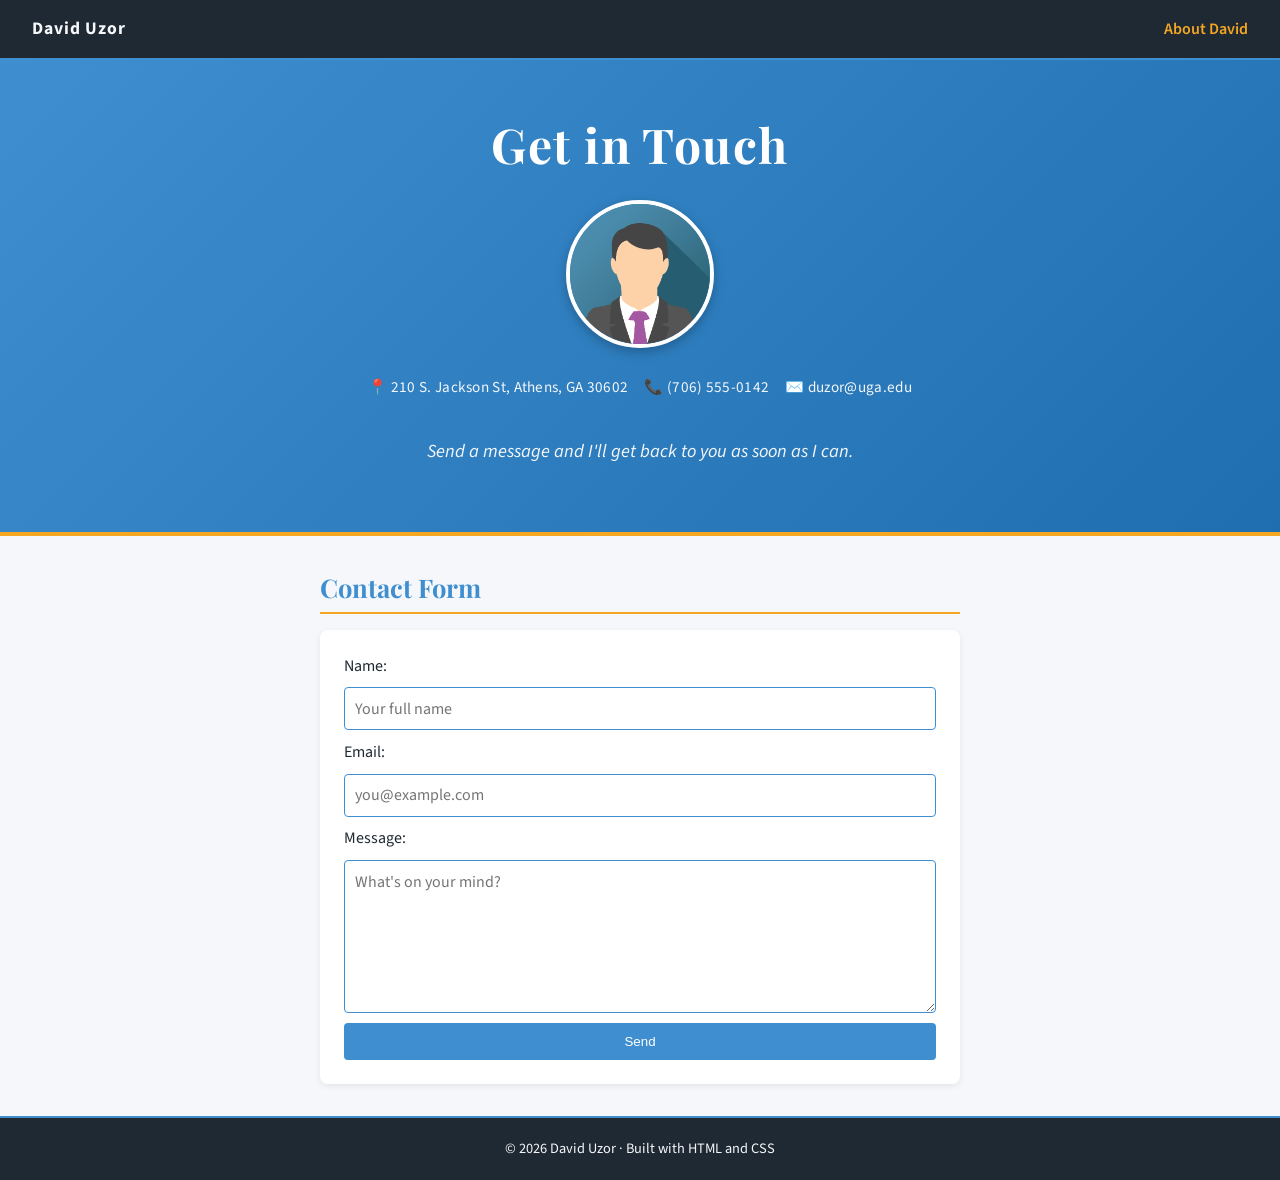
==== contact.html @ 556033d4 "Publish personal CV site Co-Authored-By: Claude Sonnet 5 <noreply@anthropic.com>" ====
<!DOCTYPE html>
<html lang="en">
  <head>
    <meta charset="UTF-8" />
    <meta name="viewport" content="width=device-width, initial-scale=1.0" />
    <link rel="stylesheet" href="css/style.css" />
    <title>Contact David Uzor</title>
  </head>
  <body>
    <nav>
      <span class="nav-name">David Uzor</span>
      <a href="index.html">About David</a>
    </nav>

    <header>
      <h1>Get in Touch</h1>
      <img src="images/img_avatar.png" alt="Portrait of David Uzor" style="width: 140px; height: 140px; object-fit: cover;" />
      <p class="address" style="font-size: 0.95rem; margin-top: 1rem; letter-spacing: 0.02em;">
        <span>📍 210 S. Jackson St, Athens, GA 30602</span>
        <span>📞 (706) 555-0142</span>
        <span>✉️ duzor@uga.edu</span>
      </p>
      <p class="tagline" style="font-size: 1.15rem; font-style: italic; margin-top: 0.75rem;">
        Send a message and I'll get back to you as soon as I can.
      </p>
    </header>

    <section style="max-width: 640px; margin: 2rem auto; padding: 0 1.5rem;">
      <h3>Contact Form</h3>
      <form class="one-col" action="#" method="post">
        <label for="name">Name:</label>
        <input
          type="text"
          id="name"
          name="name"
          placeholder="Your full name"
          style="padding: 0.6rem; border: 1px solid #3e8ed0; border-radius: 4px;"
        />

        <label for="email">Email:</label>
        <input
          type="email"
          id="email"
          name="email"
          placeholder="you@example.com"
          style="padding: 0.6rem; border: 1px solid #3e8ed0; border-radius: 4px;"
        />

        <label for="message">Message:</label>
        <textarea
          id="message"
          name="message"
          rows="6"
          placeholder="What's on your mind?"
          style="padding: 0.6rem; border: 1px solid #3e8ed0; border-radius: 4px; font-family: inherit;"
        ></textarea>

        <button type="submit" style="padding: 0.7rem 1.4rem; background-color: #3e8ed0; color: #fff; border: none; border-radius: 4px; cursor: pointer;">
          Send
        </button>
      </form>
    </section>

    <footer>
      <span>© 2026 David Uzor · Built with HTML and CSS</span>
    </footer>
  </body>
</html>
---- css/style.css ----
/* Google Fonts (via @import so the inline-css test runner can fetch them) */
@import url("https://fonts.googleapis.com/css2?family=Playfair+Display:wght@700&family=Source+Sans+3:wght@400;600;700&display=swap");

body {
  margin: 0;
  font-family: "Source Sans 3", "Helvetica Neue", Arial, sans-serif;
  color: #1f2933;
  background-color: #f5f7fa;
  line-height: 1.5;
}

/****************   Nav Section **********************/
nav {
  display: flex;
  justify-content: space-between;
  align-items: center;
  font-family: "Source Sans 3", "Helvetica Neue", Arial, sans-serif;
  background-color: #1f2933;
  padding: 1rem 2rem;
  border-bottom: 2px solid #3e8ed0;
}

nav .nav-name {
  font-weight: 700;
  font-size: 1.1rem;
  letter-spacing: 0.05em;
  color: #f5f7fa;
}

nav a {
  color: #f5a623;
  text-decoration: none;
  font-weight: 600;
  font-size: 1rem;
  transition: color 0.2s ease;
}

nav a:hover {
  color: #ffd58a;
  text-decoration: underline;
}

/***********************  Footer Section   **************************/
footer {
  display: flex;
  justify-content: center;
  align-items: center;
  font-family: "Source Sans 3", "Helvetica Neue", Arial, sans-serif;
  font-size: 0.9rem;
  background-color: #1f2933;
  color: #f5f7fa;
  padding: 1.25rem 2rem;
  margin-top: 2rem;
  border-top: 2px solid #3e8ed0;
}

/*********** Splash Page ************************/
header {
  display: flex;
  flex-direction: column;
  align-items: center;
  gap: 0.75rem;
  background: linear-gradient(135deg, #3e8ed0 0%, #1f6fb0 100%);
  color: #ffffff;
  padding: 3rem 2rem;
  text-align: center;
  border-bottom: 4px solid #f5a623;
}

header h1 {
  font-family: "Playfair Display", Georgia, serif;
  font-size: 3rem;
  margin: 0 0 0.5rem 0;
  color: #ffffff;
  letter-spacing: 0.03em;
}

header img {
  border: 4px solid #ffffff;
  border-radius: 50%;
  box-shadow: 0 4px 12px rgba(0, 0, 0, 0.25);
}

.address {
  display: flex;
  flex-wrap: wrap;
  justify-content: center;
  gap: 1rem;
  color: #f5f7fa;
  font-weight: 400;
}

.tagline {
  color: #f5f7fa;
  font-family: "Source Sans 3", "Helvetica Neue", Arial, sans-serif;
}

/************* Sections ********************/
hr {
  border: none;
  border-top: 1px solid #c5cdd6;
  max-width: 960px;
  margin: 1rem auto;
}

section h3 {
  font-family: "Playfair Display", Georgia, serif;
  font-size: 1.6rem;
  color: #3e8ed0;
  border-bottom: 2px solid #f5a623;
  padding-bottom: 0.3rem;
  margin-bottom: 1rem;
}

section dl {
  display: grid;
  align-items: start;
}

section ul {
  font-size: 1rem;
  color: #1f2933;
}

section a {
  color: #3e8ed0;
  text-decoration: none;
  font-weight: 600;
}

section a:hover {
  color: #f5a623;
  text-decoration: underline;
}

/**************   Projects   *****************/
.three-col {
  display: grid;
  grid-template-columns: repeat(3, 1fr);
  gap: 1.25rem;
  margin-top: 1rem;
}

.card img {
  display: block;
  border-bottom: 3px solid #f5a623;
}

.card {
  background-color: #ffffff;
  box-shadow: 0 2px 6px rgba(0, 0, 0, 0.1);
  border-radius: 8px;
  overflow: hidden;
  transition: transform 0.2s ease, box-shadow 0.2s ease;
}

.card:hover {
  transform: translateY(-3px);
  box-shadow: 0 6px 16px rgba(0, 0, 0, 0.15);
}

.card h3 {
  font-family: "Playfair Display", Georgia, serif;
  font-size: 1.2rem;
  color: #1f2933;
  border-bottom: none;
  padding-bottom: 0;
  margin: 0.75rem 1rem 0.25rem;
}

/**************   Responsiveness   *****************/
@media (max-width: 680px) {
  nav {
    flex-direction: column;
    gap: 0.5rem;
    text-align: center;
  }

  .three-col {
    grid-template-columns: 1fr;
  }

  header h1 {
    font-size: 2.2rem;
  }

  section dl {
    grid-template-columns: 1fr;
    row-gap: 0.25rem;
  }

  dl dt {
    margin-top: 0.75rem;
  }
}

/**************   Contact Page   *****************/
.one-col {
  display: flex;
  flex-direction: column;
  gap: 0.6rem;
  background-color: #ffffff;
  padding: 1.5rem;
  border-radius: 8px;
  box-shadow: 0 2px 6px rgba(0, 0, 0, 0.08);
}

input,
textarea {
  font-family: inherit;
  font-size: 1rem;
  background-color: #ffffff;
  color: #1f2933;
}

input:focus,
textarea:focus {
  outline: none;
  border-color: #f5a623;
  box-shadow: 0 0 0 3px rgba(245, 166, 35, 0.25);
}
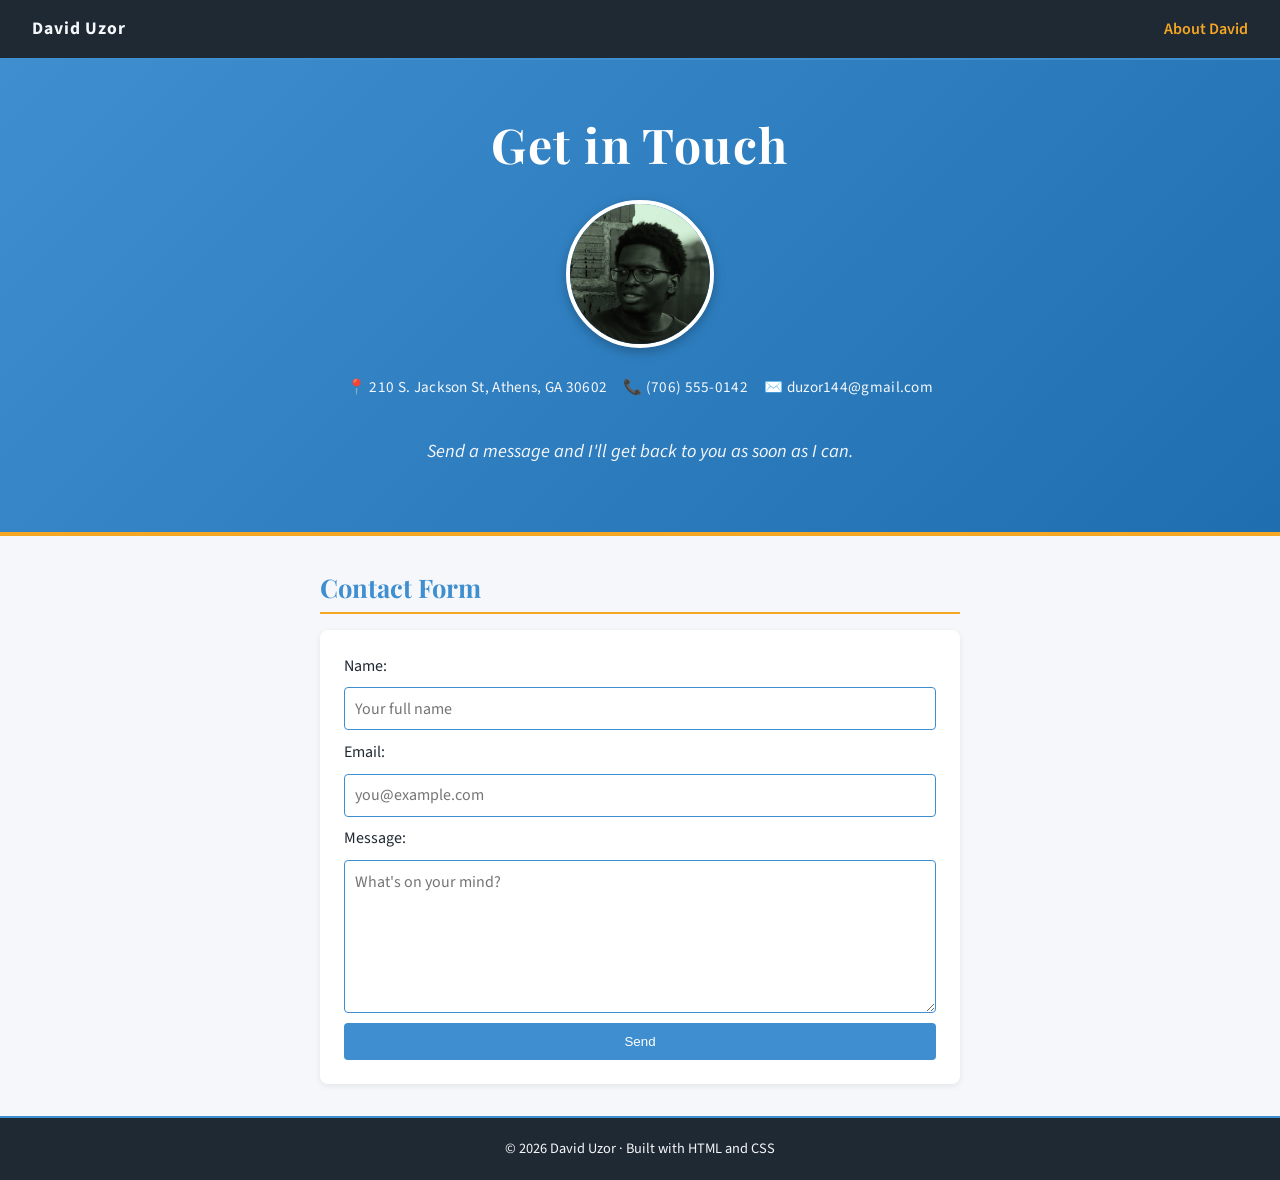
==== commit 2bb0c81d: "Update headshot photo, email, and drop unused GitHub link Co-Authored-By: Claude Sonnet 5 <noreply@a" ====
--- a/contact.html
+++ b/contact.html
@@ -14,11 +14,11 @@
 
     <header>
       <h1>Get in Touch</h1>
-      <img src="images/img_avatar.png" alt="Portrait of David Uzor" style="width: 140px; height: 140px; object-fit: cover;" />
+      <img src="images/img_avatar.jpg" alt="Portrait of David Uzor" style="width: 140px; height: 140px; object-fit: cover;" />
       <p class="address" style="font-size: 0.95rem; margin-top: 1rem; letter-spacing: 0.02em;">
         <span>📍 210 S. Jackson St, Athens, GA 30602</span>
         <span>📞 (706) 555-0142</span>
-        <span>✉️ duzor@uga.edu</span>
+        <span>✉️ duzor144@gmail.com</span>
       </p>
       <p class="tagline" style="font-size: 1.15rem; font-style: italic; margin-top: 0.75rem;">
         Send a message and I'll get back to you as soon as I can.
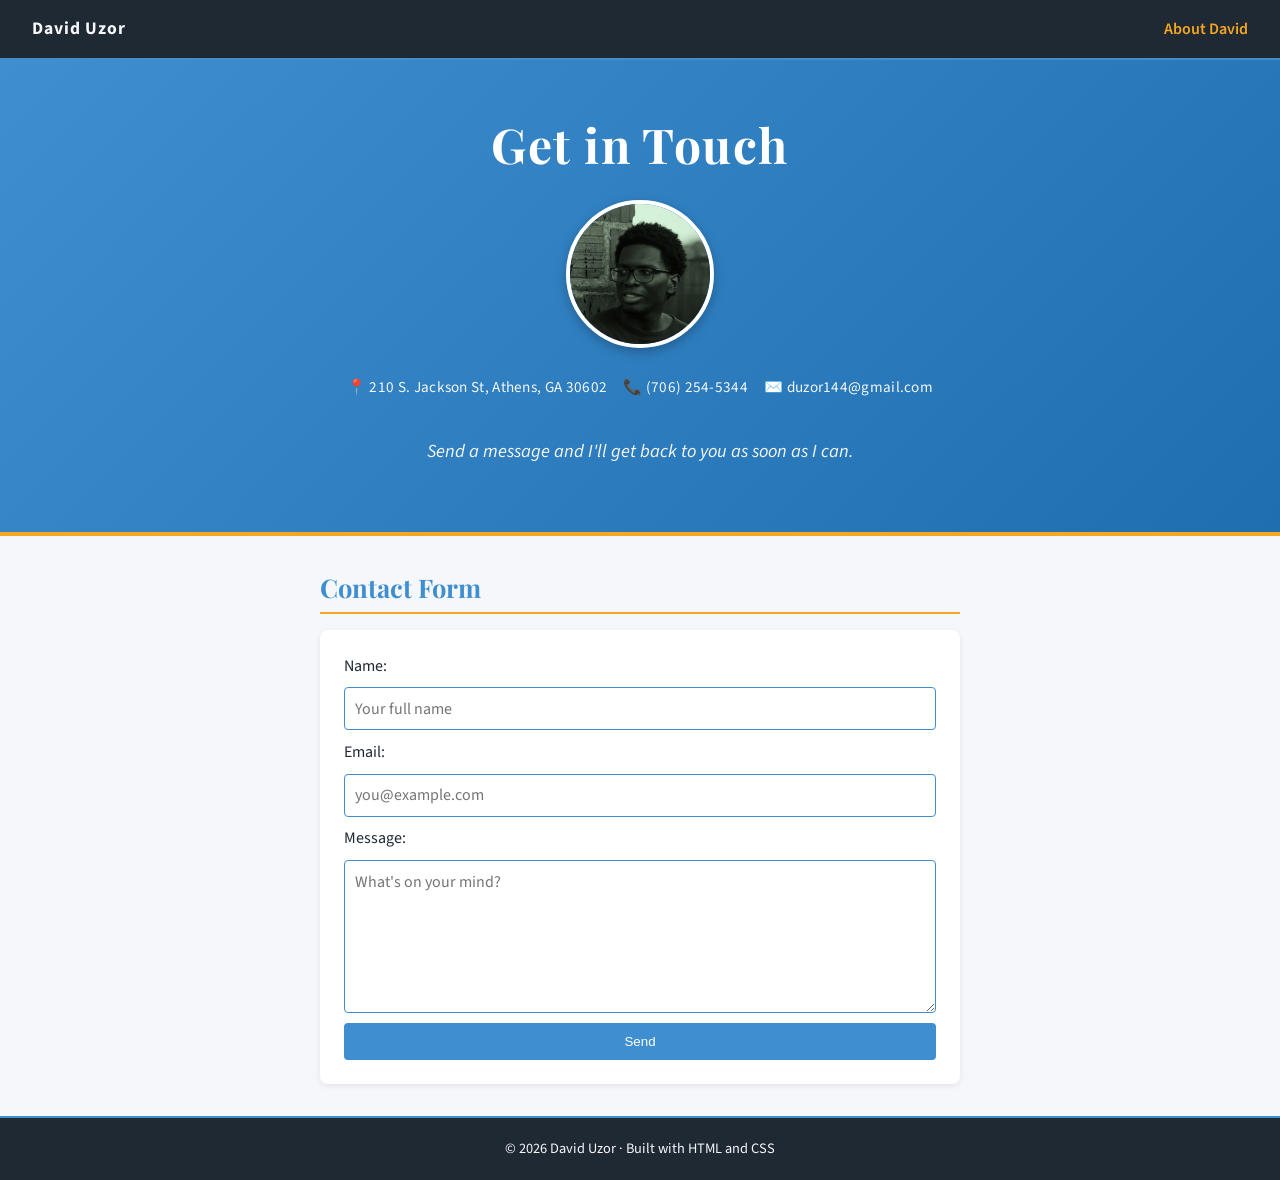
==== commit ef36a491: "Fix phone number Co-Authored-By: Claude Sonnet 5 <noreply@anthropic.com>" ====
--- a/contact.html
+++ b/contact.html
@@ -17,7 +17,7 @@
       <img src="images/img_avatar.jpg" alt="Portrait of David Uzor" style="width: 140px; height: 140px; object-fit: cover;" />
       <p class="address" style="font-size: 0.95rem; margin-top: 1rem; letter-spacing: 0.02em;">
         <span>📍 210 S. Jackson St, Athens, GA 30602</span>
-        <span>📞 (706) 555-0142</span>
+        <span>📞 (706) 254-5344</span>
         <span>✉️ duzor144@gmail.com</span>
       </p>
       <p class="tagline" style="font-size: 1.15rem; font-style: italic; margin-top: 0.75rem;">
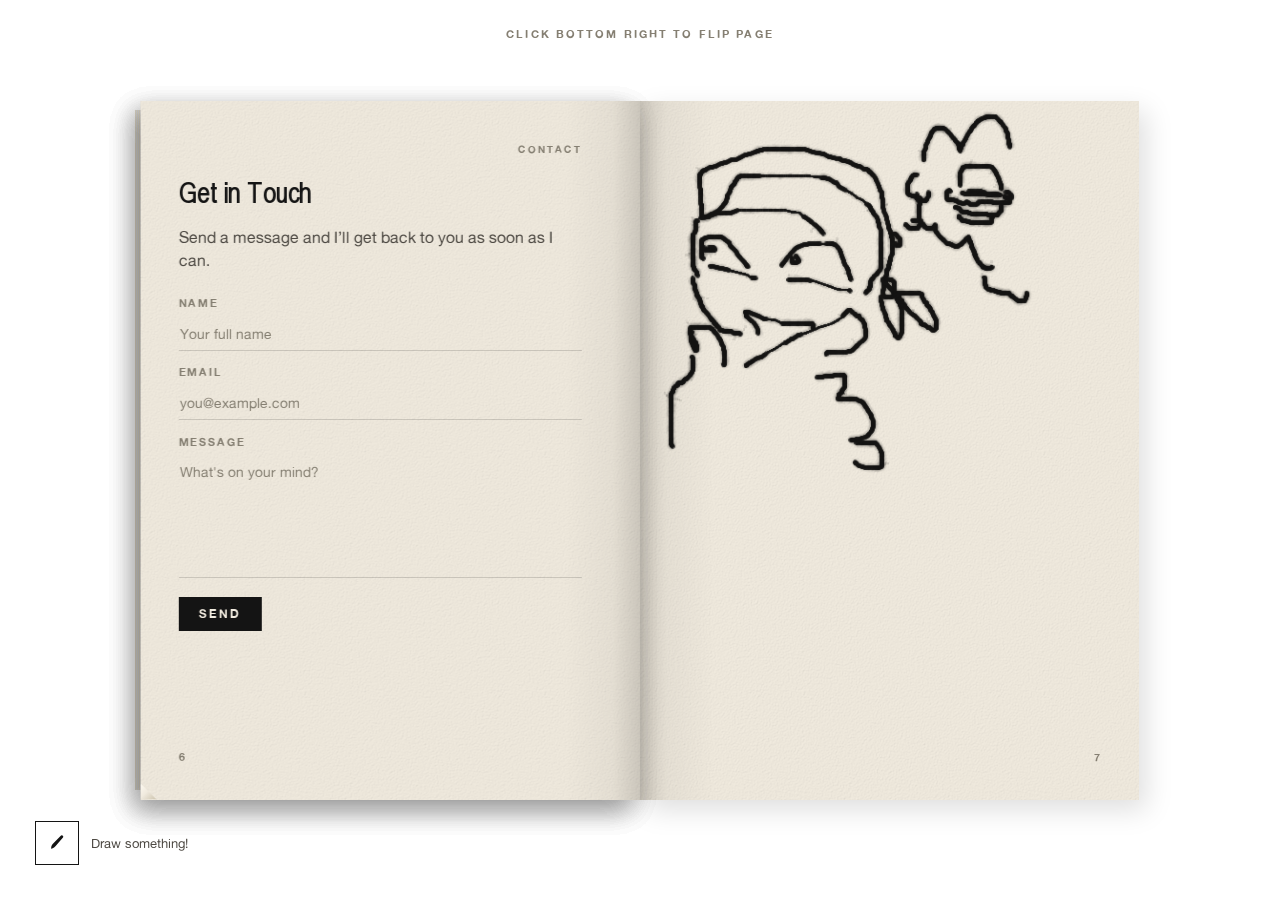
==== commit 3862527c: "changes to layout for competiton" ====
--- a/contact.html
+++ b/contact.html
@@ -3,66 +3,22 @@
   <head>
     <meta charset="UTF-8" />
     <meta name="viewport" content="width=device-width, initial-scale=1.0" />
+    <!-- The contact page is now a leaf of the book. Anything still linking
+         here gets sent to that spread. -->
+    <meta http-equiv="refresh" content="0; url=index.html#contact" />
+    <link rel="canonical" href="index.html" />
     <link rel="stylesheet" href="css/style.css" />
     <title>Contact David Uzor</title>
   </head>
   <body>
-    <nav>
-      <span class="nav-name">David Uzor</span>
-      <a href="index.html">About David</a>
-    </nav>
-
-    <header>
-      <h1>Get in Touch</h1>
-      <img src="images/img_avatar.jpg" alt="Portrait of David Uzor" style="width: 140px; height: 140px; object-fit: cover;" />
-      <p class="address" style="font-size: 0.95rem; margin-top: 1rem; letter-spacing: 0.02em;">
-        <span>📍 210 S. Jackson St, Athens, GA 30602</span>
-        <span>📞 (706) 254-5344</span>
-        <span>✉️ duzor144@gmail.com</span>
+    <main class="stage">
+      <p style="color: #c9a349; font-size: 0.9rem; letter-spacing: 0.1em">
+        Turning to the contact page&hellip;
+        <a href="index.html#contact" style="color: #f3e9d6">open the book</a>
       </p>
-      <p class="tagline" style="font-size: 1.15rem; font-style: italic; margin-top: 0.75rem;">
-        Send a message and I'll get back to you as soon as I can.
-      </p>
-    </header>
-
-    <section style="max-width: 640px; margin: 2rem auto; padding: 0 1.5rem;">
-      <h3>Contact Form</h3>
-      <form class="one-col" action="#" method="post">
-        <label for="name">Name:</label>
-        <input
-          type="text"
-          id="name"
-          name="name"
-          placeholder="Your full name"
-          style="padding: 0.6rem; border: 1px solid #3e8ed0; border-radius: 4px;"
-        />
-
-        <label for="email">Email:</label>
-        <input
-          type="email"
-          id="email"
-          name="email"
-          placeholder="you@example.com"
-          style="padding: 0.6rem; border: 1px solid #3e8ed0; border-radius: 4px;"
-        />
-
-        <label for="message">Message:</label>
-        <textarea
-          id="message"
-          name="message"
-          rows="6"
-          placeholder="What's on your mind?"
-          style="padding: 0.6rem; border: 1px solid #3e8ed0; border-radius: 4px; font-family: inherit;"
-        ></textarea>
-
-        <button type="submit" style="padding: 0.7rem 1.4rem; background-color: #3e8ed0; color: #fff; border: none; border-radius: 4px; cursor: pointer;">
-          Send
-        </button>
-      </form>
-    </section>
-
-    <footer>
-      <span>© 2026 David Uzor · Built with HTML and CSS</span>
-    </footer>
+    </main>
+    <script>
+      location.replace("index.html#contact");
+    </script>
   </body>
 </html>
--- a/css/style.css
+++ b/css/style.css
@@ -1,221 +1,1071 @@
-/* Google Fonts (via @import so the inline-css test runner can fetch them) */
-@import url("https://fonts.googleapis.com/css2?family=Playfair+Display:wght@700&family=Source+Sans+3:wght@400;600;700&display=swap");
-
+/* ==========================================================================
+   David Uzor — CV, bound as a book.
+   Display: Babel Sans Bold. Text: Alte Haas Grotesk. Both self-hosted.
+   ========================================================================== */
+
+@font-face {
+  font-family: "Alte Haas Grotesk";
+  src: url("../fonts/AlteHaasGrotesk-Regular.woff2") format("woff2");
+  font-weight: 400;
+  font-style: normal;
+  font-display: swap;
+}
+
+@font-face {
+  font-family: "Alte Haas Grotesk";
+  src: url("../fonts/AlteHaasGrotesk-Bold.woff2") format("woff2");
+  font-weight: 700;
+  font-style: normal;
+  font-display: swap;
+}
+
+/* only the bold weight of Babel Sans exists, so it is display-only */
+@font-face {
+  font-family: "Babel Sans";
+  src: url("../fonts/BabelSans-Bold.woff2") format("woff2");
+  font-weight: 700;
+  font-style: normal;
+  font-display: swap;
+}
+
+/* --------------------------------------------------------------------------
+   Tokens
+   -------------------------------------------------------------------------- */
+:root {
+  --ph: clamp(380px, min(80vh, calc(39vw * 1.4)), 700px);
+  --pw: calc(var(--ph) / 1.4);
+
+  --bg: #ffffff;
+  --board: #282828;
+  --paper: #f1ebdf;
+  --paper-2: #e2dbca;
+  --ink: #141414;
+  --ink-2: #4e4a44;
+  --ink-3: #857f72;
+  --rule: rgba(0, 0, 0, 0.15);
+
+  --display: "Babel Sans", "Alte Haas Grotesk", Helvetica, Arial, sans-serif;
+  --text: "Alte Haas Grotesk", Helvetica, Arial, sans-serif;
+
+  --flip: 950ms;
+  --ease: cubic-bezier(0.36, 0.06, 0.18, 1);
+
+  /* fine paper fibre: turbulence lit from the upper left */
+  --grain: url("data:image/svg+xml,%3Csvg xmlns='http://www.w3.org/2000/svg' width='240' height='240'%3E%3Cfilter id='g'%3E%3CfeTurbulence type='fractalNoise' baseFrequency='0.85' numOctaves='4' stitchTiles='stitch'/%3E%3CfeDiffuseLighting lighting-color='%23ffffff' surfaceScale='1.05'%3E%3CfeDistantLight azimuth='45' elevation='60'/%3E%3C/feDiffuseLighting%3E%3C/filter%3E%3Crect width='240' height='240' filter='url(%23g)'/%3E%3C/svg%3E");
+
+  /* stretched turbulence — pulp fibres laid in the sheet */
+  --fibre: url("data:image/svg+xml,%3Csvg xmlns='http://www.w3.org/2000/svg' width='300' height='300'%3E%3Cfilter id='f'%3E%3CfeTurbulence type='fractalNoise' baseFrequency='0.011 0.65' numOctaves='3' seed='9' stitchTiles='stitch'/%3E%3CfeDiffuseLighting lighting-color='%23ffffff' surfaceScale='1.5'%3E%3CfeDistantLight azimuth='100' elevation='57'/%3E%3C/feDiffuseLighting%3E%3C/filter%3E%3Crect width='300' height='300' filter='url(%23f)'/%3E%3C/svg%3E");
+}
+
+/* --------------------------------------------------------------------------
+   Shell
+   -------------------------------------------------------------------------- */
+* {
+  box-sizing: border-box;
+}
+
+html,
 body {
-  margin: 0;
-  font-family: "Source Sans 3", "Helvetica Neue", Arial, sans-serif;
-  color: #1f2933;
-  background-color: #f5f7fa;
+  height: 100%;
+}
+
+body {
+  margin: 0;
+  font-family: var(--text);
+  color: var(--ink);
+  background: var(--bg);
+  overflow: hidden;
+  -webkit-font-smoothing: antialiased;
+}
+
+.svg-defs {
+  position: absolute;
+  width: 0;
+  height: 0;
+  overflow: hidden;
+}
+
+.sr-only {
+  position: absolute;
+  width: 1px;
+  height: 1px;
+  padding: 0;
+  margin: -1px;
+  overflow: hidden;
+  clip: rect(0 0 0 0);
+  white-space: nowrap;
+  border: 0;
+}
+
+/* centring the book puts the spine on the centre line, so the closed cover
+   fills the right half and turned pages stack out to the left */
+.stage {
+  display: flex;
+  align-items: center;
+  justify-content: center;
+  min-height: 100%;
+  padding: 3vh 4vw;
+  overflow: hidden;
+}
+
+/* --------------------------------------------------------------------------
+   Book mechanics
+   -------------------------------------------------------------------------- */
+.book {
+  --turned: 0;
+  --total: 4;
+
+  position: relative;
+  z-index: 2;
+  width: calc(var(--pw) * 2);
+  height: var(--ph);
+  perspective: 2800px;
+  perspective-origin: 50% 46%;
+  transform-style: preserve-3d;
+}
+
+/* the thickness of the paper stack on each side */
+.book__edges {
+  position: absolute;
+  top: 1.4%;
+  bottom: 1.4%;
+  width: 7px;
+  z-index: 0;
+  background: repeating-linear-gradient(
+    to right,
+    var(--paper-2) 0 1px,
+    rgba(0, 0, 0, 0.14) 1px 2px
+  );
+  transition: opacity 0.5s ease;
+}
+
+.book__edges--right {
+  right: -6px;
+  opacity: calc((var(--total) - var(--turned)) / var(--total));
+}
+
+.book__edges--left {
+  left: -6px;
+  opacity: calc(var(--turned) / var(--total));
+}
+
+.leaf {
+  position: absolute;
+  top: 0;
+  left: 50%;
+  width: var(--pw);
+  height: var(--ph);
+  transform-origin: left center;
+  transform-style: preserve-3d;
+  transition: transform var(--flip) var(--ease);
+  will-change: transform;
+}
+
+.leaf.is-flipped {
+  transform: rotateY(-180deg);
+}
+
+.face {
+  position: absolute;
+  inset: 0;
+  overflow: hidden;
+  isolation: isolate;
+  backface-visibility: hidden;
+  -webkit-backface-visibility: hidden;
+  background: var(--paper);
+  /* cast outward only — a shadow on the spine side would split the spread
+     into two floating cards instead of one book */
+  box-shadow: 7px 10px 26px rgba(0, 0, 0, 0.13);
+}
+
+/* the verso. Rotated about its own centre, so in local coordinates its LEFT
+   edge lands at the outer edge of the book and its RIGHT edge at the spine —
+   hence the mirrored padding and shadows below. */
+.face--back {
+  transform: rotateY(180deg);
+  box-shadow: -7px 10px 26px rgba(0, 0, 0, 0.13);
+}
+
+/* --------------------------------------------------------------------------
+   Paper
+   -------------------------------------------------------------------------- */
+.page__grain {
+  position: absolute;
+  inset: 0;
+  z-index: 1;
+  pointer-events: none;
+  background-image: var(--grain), var(--fibre);
+  background-size: 240px, 300px;
+  mix-blend-mode: multiply;
+  opacity: 0.3;
+}
+
+/* the sheet curving down into the binding */
+.page__gutter {
+  position: absolute;
+  top: 0;
+  bottom: 0;
+  left: 0;
+  width: 15%;
+  z-index: 7;
+  pointer-events: none;
+  background: linear-gradient(
+    to right,
+    rgba(0, 0, 0, 0.14) 0%,
+    rgba(0, 0, 0, 0.04) 36%,
+    transparent 100%
+  );
+}
+
+.face--back .page__gutter {
+  left: auto;
+  right: 0;
+  background: linear-gradient(
+    to left,
+    rgba(0, 0, 0, 0.14) 0%,
+    rgba(0, 0, 0, 0.04) 36%,
+    transparent 100%
+  );
+}
+
+/* light raking across the sheet as it turns — this is what sells the bend */
+.page__gloss {
+  position: absolute;
+  inset: 0;
+  z-index: 8;
+  pointer-events: none;
+  opacity: 0;
+  background: linear-gradient(
+    100deg,
+    rgba(255, 255, 255, 0.8) 0%,
+    rgba(255, 255, 255, 0.1) 34%,
+    rgba(0, 0, 0, 0.06) 68%,
+    rgba(0, 0, 0, 0.24) 100%
+  );
+}
+
+.leaf.is-turning .face--front .page__gloss {
+  animation: sheen-recto var(--flip) var(--ease);
+}
+
+.leaf.is-turning .face--back .page__gloss {
+  animation: sheen-verso var(--flip) var(--ease);
+}
+
+@keyframes sheen-recto {
+  0%,
+  100% {
+    opacity: 0;
+  }
+  42% {
+    opacity: 0.85;
+  }
+}
+
+@keyframes sheen-verso {
+  0%,
+  100% {
+    opacity: 0;
+  }
+  58% {
+    opacity: 0.85;
+  }
+}
+
+/* --------------------------------------------------------------------------
+   Corner peel
+   -------------------------------------------------------------------------- */
+.corner {
+  position: absolute;
+  bottom: 0;
+  width: 4.6em;
+  height: 4.6em;
+  z-index: 9;
+  padding: 0;
+  border: 0;
+  background: none;
+  cursor: pointer;
+  font: inherit;
+}
+
+.corner--fwd {
+  right: 0;
+}
+
+.corner--back {
+  left: 0;
+}
+
+/* book.js gives every face both corners so single-page mode can go either
+   way; on the spread, only the one at the outer edge belongs */
+body:not(.is-single) .face--front .corner--back,
+body:not(.is-single) .face--back .corner--fwd {
+  display: none;
+}
+
+/* shadow the lifted corner throws onto the sheet underneath */
+.corner::after {
+  content: "";
+  position: absolute;
+  inset: 0;
+  opacity: 0;
+  transition: opacity 0.34s ease;
+}
+
+.corner--fwd::after {
+  background: radial-gradient(
+    circle at 100% 100%,
+    rgba(0, 0, 0, 0.28),
+    transparent 68%
+  );
+}
+
+.corner--back::after {
+  background: radial-gradient(
+    circle at 0 100%,
+    rgba(0, 0, 0, 0.28),
+    transparent 68%
+  );
+}
+
+/* the curled triangle — you are looking at the back of the sheet */
+.corner::before {
+  content: "";
+  position: absolute;
+  inset: 0;
+  transform: scale(0.2);
+  transition: transform 0.36s cubic-bezier(0.2, 0.9, 0.3, 1);
+}
+
+.corner--fwd::before {
+  transform-origin: 100% 100%;
+  clip-path: polygon(100% 0, 100% 100%, 0 100%);
+  background: linear-gradient(225deg, #fdf9f0 0%, var(--paper) 45%, #cdc4ae 100%);
+  box-shadow: -3px -3px 10px rgba(0, 0, 0, 0.2);
+}
+
+.corner--back::before {
+  transform-origin: 0 100%;
+  clip-path: polygon(0 0, 100% 100%, 0 100%);
+  background: linear-gradient(135deg, #fdf9f0 0%, var(--paper) 45%, #cdc4ae 100%);
+  box-shadow: 3px -3px 10px rgba(0, 0, 0, 0.2);
+}
+
+.corner:hover::before,
+.corner:focus-visible::before {
+  transform: scale(1);
+}
+
+.corner:hover::after,
+.corner:focus-visible::after {
+  opacity: 1;
+}
+
+.corner:focus-visible {
+  outline: 1px solid var(--ink);
+  outline-offset: -2px;
+}
+
+.page--board .corner--fwd::before {
+  background: linear-gradient(225deg, #4c4c4c 0%, #2e2e2e 50%, #161616 100%);
+}
+
+.page--board .corner--back::before {
+  background: linear-gradient(135deg, #4c4c4c 0%, #2e2e2e 50%, #161616 100%);
+}
+
+/* --------------------------------------------------------------------------
+   Page typography
+   -------------------------------------------------------------------------- */
+.page {
+  font-size: calc(var(--ph) / 41);
   line-height: 1.5;
 }
 
-/****************   Nav Section **********************/
-nav {
+.page__body {
+  position: absolute;
+  inset: 0;
+  z-index: 4;
   display: flex;
-  justify-content: space-between;
-  align-items: center;
-  font-family: "Source Sans 3", "Helvetica Neue", Arial, sans-serif;
-  background-color: #1f2933;
-  padding: 1rem 2rem;
-  border-bottom: 2px solid #3e8ed0;
-}
-
-nav .nav-name {
-  font-weight: 700;
-  font-size: 1.1rem;
-  letter-spacing: 0.05em;
-  color: #f5f7fa;
-}
-
-nav a {
-  color: #f5a623;
+  flex-direction: column;
+  padding: 2.4em 2.2em 2em 3.4em;
+}
+
+.face--back .page__body {
+  padding: 2.4em 3.4em 2em 2.2em;
+}
+
+.running {
+  margin: 0 0 1.9em;
+  font-size: 0.6em;
+  font-weight: 700;
+  letter-spacing: 0.24em;
+  text-transform: uppercase;
+  color: var(--ink-3);
+}
+
+.face--back .running {
+  text-align: right;
+}
+
+.page__title {
+  margin: 0 0 0.8em;
+  font-family: var(--display);
+  font-size: 1.72em;
+  font-weight: 700;
+  letter-spacing: -0.025em;
+  line-height: 1.06;
+}
+
+.page__title--mid {
+  margin-top: 1.2em;
+}
+
+.lede {
+  margin: -0.35em 0 1.5em;
+  font-size: 0.92em;
+  color: var(--ink-2);
+  max-width: 24em;
+}
+
+.folio {
+  margin: auto 0 0;
+  padding-top: 1em;
+  font-size: 0.64em;
+  font-weight: 700;
+  letter-spacing: 0.14em;
+  color: var(--ink-3);
+}
+
+.folio--verso {
+  text-align: left;
+}
+
+.folio--recto {
+  text-align: right;
+}
+
+.page a {
+  color: var(--ink);
   text-decoration: none;
-  font-weight: 600;
-  font-size: 1rem;
-  transition: color 0.2s ease;
-}
-
-nav a:hover {
-  color: #ffd58a;
-  text-decoration: underline;
-}
-
-/***********************  Footer Section   **************************/
-footer {
-  display: flex;
-  justify-content: center;
-  align-items: center;
-  font-family: "Source Sans 3", "Helvetica Neue", Arial, sans-serif;
-  font-size: 0.9rem;
-  background-color: #1f2933;
-  color: #f5f7fa;
-  padding: 1.25rem 2rem;
-  margin-top: 2rem;
-  border-top: 2px solid #3e8ed0;
-}
-
-/*********** Splash Page ************************/
-header {
+  border-bottom: 1px solid rgba(0, 0, 0, 0.3);
+}
+
+.page a:hover {
+  border-bottom-color: var(--ink);
+}
+
+/* --------------------------------------------------------------------------
+   Cover
+   -------------------------------------------------------------------------- */
+.page--board {
+  background: var(--board);
+  color: #f2f0ec;
+}
+
+.page--cover {
   display: flex;
   flex-direction: column;
   align-items: center;
-  gap: 0.75rem;
-  background: linear-gradient(135deg, #3e8ed0 0%, #1f6fb0 100%);
+  justify-content: space-between;
+  padding: 3.4em 2.8em 3.2em;
+  text-align: center;
+}
+
+.cover__kicker {
+  margin: 0;
+  font-size: 0.6em;
+  font-weight: 700;
+  letter-spacing: 0.34em;
+  text-indent: 0.34em;
+  text-transform: uppercase;
+  color: rgba(242, 240, 236, 0.5);
+}
+
+/* the photograph, taped to the board */
+.taped {
+  position: relative;
+  margin: 0;
+  transform: rotate(-1.1deg);
+}
+
+.taped img {
+  display: block;
+  width: 13em;
+  height: 15.4em;
+  object-fit: cover;
+  /* #neutralise corrects the photo's green cast per channel; see the filter
+     definition in index.html */
+  filter: url(#neutralise) contrast(1.04) brightness(1.06);
+}
+
+.tape {
+  position: absolute;
+  z-index: 2;
+  width: 5.4em;
+  height: 1.5em;
+  background: linear-gradient(
+    to bottom,
+    rgba(255, 255, 255, 0.16) 0%,
+    rgba(255, 255, 255, 0.34) 40%,
+    rgba(255, 255, 255, 0.16) 100%
+  );
+  box-shadow: 0 1px 3px rgba(0, 0, 0, 0.45);
+  filter: url(#torn);
+}
+
+.tape--tl {
+  top: -0.7em;
+  left: -1.9em;
+  transform: rotate(-45deg);
+}
+
+.tape--br {
+  right: -1.9em;
+  bottom: -0.7em;
+  transform: rotate(-45deg);
+}
+
+/* the same tape, but stuck to paper rather than to the black board */
+.plate .tape {
+  width: 3.8em;
+  height: 1.05em;
+  background: linear-gradient(
+    to bottom,
+    rgba(255, 253, 248, 0.34) 0%,
+    rgba(255, 253, 248, 0.62) 40%,
+    rgba(255, 253, 248, 0.34) 100%
+  );
+  box-shadow: 0 1px 2px rgba(0, 0, 0, 0.22);
+}
+
+.plate .tape--tl {
+  top: -0.5em;
+  left: -1.35em;
+}
+
+.plate .tape--br {
+  right: -1.35em;
+  bottom: auto;
+  top: calc(var(--plate-h) - 0.55em);
+}
+
+.cover__foot {
+  width: 100%;
+}
+
+.cover__name {
+  margin: 0;
+  font-family: var(--display);
+  font-size: 2.1em;
+  font-weight: 700;
+  letter-spacing: -0.035em;
+  line-height: 1;
   color: #ffffff;
-  padding: 3rem 2rem;
-  text-align: center;
-  border-bottom: 4px solid #f5a623;
-}
-
-header h1 {
-  font-family: "Playfair Display", Georgia, serif;
-  font-size: 3rem;
-  margin: 0 0 0.5rem 0;
-  color: #ffffff;
-  letter-spacing: 0.03em;
-}
-
-header img {
-  border: 4px solid #ffffff;
-  border-radius: 50%;
-  box-shadow: 0 4px 12px rgba(0, 0, 0, 0.25);
-}
-
-.address {
+}
+
+.cover__tagline {
+  margin: 0.72em 0 0;
+  font-size: 0.78em;
+  line-height: 1.5;
+  color: rgba(242, 240, 236, 0.58);
+}
+
+/* --------------------------------------------------------------------------
+   Contents
+   -------------------------------------------------------------------------- */
+.toc {
+  margin: 0;
+  padding: 0;
+  list-style: none;
+  border-top: 1px solid var(--rule);
+}
+
+.toc li {
+  border-bottom: 1px solid var(--rule);
+}
+
+.toc button {
   display: flex;
-  flex-wrap: wrap;
-  justify-content: center;
-  gap: 1rem;
-  color: #f5f7fa;
-  font-weight: 400;
-}
-
-.tagline {
-  color: #f5f7fa;
-  font-family: "Source Sans 3", "Helvetica Neue", Arial, sans-serif;
-}
-
-/************* Sections ********************/
-hr {
-  border: none;
-  border-top: 1px solid #c5cdd6;
-  max-width: 960px;
-  margin: 1rem auto;
-}
-
-section h3 {
-  font-family: "Playfair Display", Georgia, serif;
-  font-size: 1.6rem;
-  color: #3e8ed0;
-  border-bottom: 2px solid #f5a623;
-  padding-bottom: 0.3rem;
-  margin-bottom: 1rem;
-}
-
-section dl {
-  display: grid;
-  align-items: start;
-}
-
-section ul {
-  font-size: 1rem;
-  color: #1f2933;
-}
-
-section a {
-  color: #3e8ed0;
-  text-decoration: none;
-  font-weight: 600;
-}
-
-section a:hover {
-  color: #f5a623;
-  text-decoration: underline;
-}
-
-/**************   Projects   *****************/
-.three-col {
-  display: grid;
-  grid-template-columns: repeat(3, 1fr);
-  gap: 1.25rem;
-  margin-top: 1rem;
-}
-
-.card img {
+  align-items: baseline;
+  gap: 0.5em;
+  width: 100%;
+  padding: 0.82em 0;
+  border: 0;
+  background: none;
+  font: inherit;
+  font-size: 0.9em;
+  color: var(--ink);
+  text-align: left;
+  cursor: pointer;
+  transition: padding-left 0.22s ease;
+}
+
+.toc button:hover,
+.toc button:focus-visible {
+  padding-left: 0.5em;
+  outline: none;
+}
+
+.toc__dots {
+  flex: 1;
+  height: 1px;
+  background-image: radial-gradient(
+    circle,
+    rgba(0, 0, 0, 0.32) 0.5px,
+    transparent 0.6px
+  );
+  background-size: 5px 1px;
+  background-repeat: repeat-x;
+  transform: translateY(-0.2em);
+}
+
+.toc__folio {
+  font-weight: 700;
+  font-variant-numeric: tabular-nums;
+}
+
+.imprint {
+  margin-top: 2.4em;
+  padding-top: 1.2em;
+  border-top: 1px solid var(--rule);
+}
+
+.imprint__line {
+  margin: 0 0 0.35em;
+  font-size: 0.74em;
+  color: var(--ink-2);
+}
+
+/* --------------------------------------------------------------------------
+   Entries, lists, posts, plates
+   -------------------------------------------------------------------------- */
+.entry {
+  margin: 0;
+}
+
+.entry dt {
+  margin-bottom: 0.2em;
+  font-size: 0.9em;
+  font-weight: 700;
+  letter-spacing: -0.008em;
+}
+
+.entry dd {
+  margin: 0 0 0.95em;
+  font-size: 0.83em;
+  line-height: 1.55;
+  color: var(--ink-2);
+}
+
+.ruled {
+  margin: 0;
+  padding: 0;
+  list-style: none;
+}
+
+.ruled li {
+  position: relative;
+  padding: 0.44em 0 0.44em 1.15em;
+  border-bottom: 1px solid var(--rule);
+  font-size: 0.83em;
+}
+
+.ruled li::before {
+  content: "";
+  position: absolute;
+  left: 0;
+  top: 1.2em;
+  width: 0.42em;
+  height: 1px;
+  background: var(--ink);
+}
+
+.post {
+  margin: 0 0 1.7em;
+}
+
+.post:last-of-type {
+  margin-bottom: 0;
+}
+
+.post__when {
+  margin: 0 0 0.35em;
+  font-size: 0.62em;
+  font-weight: 700;
+  letter-spacing: 0.16em;
+  text-transform: uppercase;
+  color: var(--ink-3);
+}
+
+.post__what {
+  margin: 0;
+  font-family: var(--display);
+  font-size: 1.06em;
+  font-weight: 700;
+  letter-spacing: -0.02em;
+}
+
+.post__where {
+  margin: 0.14em 0 0.6em;
+  font-size: 0.78em;
+  color: var(--ink-2);
+}
+
+.post__text {
+  margin: 0;
+  font-size: 0.81em;
+  line-height: 1.62;
+  color: var(--ink-2);
+  hyphens: auto;
+}
+
+.plate {
+  --plate-h: 8.4em;
+  position: relative;
+  margin: 0 0 1.35em;
+}
+
+.plate:last-of-type {
+  margin-bottom: 0;
+}
+
+.plate--tall {
+  --plate-h: 18em;
+}
+
+.plate img {
   display: block;
-  border-bottom: 3px solid #f5a623;
-}
-
-.card {
-  background-color: #ffffff;
-  box-shadow: 0 2px 6px rgba(0, 0, 0, 0.1);
-  border-radius: 8px;
-  overflow: hidden;
-  transition: transform 0.2s ease, box-shadow 0.2s ease;
-}
-
-.card:hover {
-  transform: translateY(-3px);
-  box-shadow: 0 6px 16px rgba(0, 0, 0, 0.15);
-}
-
-.card h3 {
-  font-family: "Playfair Display", Georgia, serif;
-  font-size: 1.2rem;
-  color: #1f2933;
-  border-bottom: none;
-  padding-bottom: 0;
-  margin: 0.75rem 1rem 0.25rem;
-}
-
-/**************   Responsiveness   *****************/
-@media (max-width: 680px) {
-  nav {
-    flex-direction: column;
-    gap: 0.5rem;
-    text-align: center;
-  }
-
-  .three-col {
-    grid-template-columns: 1fr;
-  }
-
-  header h1 {
-    font-size: 2.2rem;
-  }
-
-  section dl {
-    grid-template-columns: 1fr;
-    row-gap: 0.25rem;
-  }
-
-  dl dt {
-    margin-top: 0.75rem;
-  }
-}
-
-/**************   Contact Page   *****************/
-.one-col {
+  width: 100%;
+  height: var(--plate-h);
+  object-fit: cover;
+  filter: contrast(1.02) saturate(1.02);
+}
+
+/* settle the print onto the sheet — just the paper's own grain, so a photo
+   reads as taped down rather than floating over the page */
+.plate::after {
+  content: "";
+  position: absolute;
+  left: 0;
+  right: 0;
+  top: 0;
+  height: var(--plate-h);
+  background-color: rgba(241, 235, 223, 0.22);
+  background-image: var(--grain);
+  background-size: 240px;
+  opacity: 0.22;
+  mix-blend-mode: multiply;
+  pointer-events: none;
+}
+
+.plate figcaption h3 {
+  margin: 0.6em 0 0.3em;
+  font-family: var(--display);
+  font-size: 0.94em;
+  font-weight: 700;
+  letter-spacing: -0.018em;
+}
+
+.plate figcaption ul {
+  margin: 0;
+  padding: 0;
+  list-style: none;
+  font-size: 0.74em;
+  line-height: 1.55;
+  color: var(--ink-2);
+}
+
+.plate figcaption li::before {
+  content: "— ";
+  color: var(--ink-3);
+}
+
+/* --------------------------------------------------------------------------
+   Contact form
+   -------------------------------------------------------------------------- */
+.sheet {
+  margin: 0;
+}
+
+.field {
+  margin: 0 0 0.85em;
   display: flex;
   flex-direction: column;
-  gap: 0.6rem;
-  background-color: #ffffff;
-  padding: 1.5rem;
-  border-radius: 8px;
-  box-shadow: 0 2px 6px rgba(0, 0, 0, 0.08);
-}
-
-input,
-textarea {
-  font-family: inherit;
-  font-size: 1rem;
-  background-color: #ffffff;
-  color: #1f2933;
-}
-
-input:focus,
-textarea:focus {
+  gap: 0.28em;
+}
+
+.field label {
+  font-size: 0.62em;
+  font-weight: 700;
+  letter-spacing: 0.18em;
+  text-transform: uppercase;
+  color: var(--ink-3);
+}
+
+.field input,
+.field textarea {
+  font: inherit;
+  font-size: 0.83em;
+  color: var(--ink);
+  padding: 0.42em 0.1em;
+  background: transparent;
+  border: 0;
+  border-bottom: 1px solid var(--rule);
+  border-radius: 0;
+  resize: none;
+  transition: border-color 0.2s ease;
+}
+
+.field textarea {
+  line-height: 1.55;
+}
+
+.field input::placeholder,
+.field textarea::placeholder {
+  color: var(--ink-3);
+}
+
+.field input:focus,
+.field textarea:focus {
   outline: none;
-  border-color: #f5a623;
-  box-shadow: 0 0 0 3px rgba(245, 166, 35, 0.25);
-}
+  border-bottom-color: var(--ink);
+}
+
+.btn {
+  margin-top: 0.4em;
+  padding: 0.68em 1.7em;
+  font: inherit;
+  font-size: 0.7em;
+  font-weight: 700;
+  letter-spacing: 0.18em;
+  text-transform: uppercase;
+  color: var(--paper);
+  background: var(--ink);
+  border: 0;
+  cursor: pointer;
+  transition: opacity 0.2s ease;
+}
+
+.btn:hover {
+  opacity: 0.78;
+}
+
+.form-note {
+  display: block;
+  margin-top: 0.9em;
+  font-size: 0.72em;
+  line-height: 1.5;
+  color: var(--ink-2);
+  min-height: 1.2em;
+}
+
+/* --------------------------------------------------------------------------
+   Ink layer — the canvas you draw on
+   -------------------------------------------------------------------------- */
+.ink-layer {
+  position: absolute;
+  inset: 0;
+  z-index: 5;
+  pointer-events: none;
+  mix-blend-mode: multiply;
+  touch-action: none;
+}
+
+body.is-drawing .ink-layer {
+  pointer-events: auto;
+  cursor: url("data:image/svg+xml,%3Csvg xmlns='http://www.w3.org/2000/svg' width='26' height='26'%3E%3Cpath d='M3 23c0-4 1.6-6.2 4.2-8.8L18 3.4a2.1 2.1 0 0 1 3 3L10.2 17.2C7.6 19.8 5.4 23 3 23Z' fill='%23111111' stroke='%23ffffff' stroke-width='1.4'/%3E%3C/svg%3E")
+      2 24,
+    crosshair;
+}
+
+body.is-drawing .page__body {
+  user-select: none;
+}
+
+/* ink exported once and committed, printed for every visitor */
+.baked-ink {
+  position: absolute;
+  inset: 0;
+  z-index: 5;
+  width: 100%;
+  height: 100%;
+  object-fit: fill;
+  pointer-events: none;
+  mix-blend-mode: multiply;
+}
+
+/* --------------------------------------------------------------------------
+   The pen — the only chrome on the page
+   -------------------------------------------------------------------------- */
+.topnote {
+  position: fixed;
+  top: 1.7rem;
+  left: 50%;
+  transform: translateX(-50%);
+  z-index: 60;
+  margin: 0;
+  font-size: 0.66rem;
+  font-weight: 700;
+  letter-spacing: 0.2em;
+  text-transform: uppercase;
+  color: var(--ink-3);
+  pointer-events: none;
+}
+
+.tool {
+  position: fixed;
+  left: 2.2rem;
+  bottom: 2.2rem;
+  z-index: 60;
+  display: flex;
+  align-items: center;
+  gap: 0.75rem;
+}
+
+.tool__label {
+  font-size: 0.82rem;
+  color: var(--ink-2);
+  pointer-events: none;
+}
+
+.pen {
+  display: grid;
+  place-items: center;
+  width: 2.75rem;
+  height: 2.75rem;
+  padding: 0;
+  border: 1px solid var(--ink);
+  background: transparent;
+  color: var(--ink);
+  cursor: pointer;
+  transition: background-color 0.18s ease, color 0.18s ease;
+}
+
+.pen svg {
+  width: 1.05rem;
+  height: 1.05rem;
+  fill: currentColor;
+}
+
+.pen:hover {
+  background: rgba(0, 0, 0, 0.06);
+}
+
+.pen[aria-pressed="true"] {
+  background: var(--ink);
+  color: var(--bg);
+}
+
+.pen:focus-visible {
+  outline: 1px solid var(--ink);
+  outline-offset: 2px;
+}
+
+/* --------------------------------------------------------------------------
+   Single-page mode — narrow screens get one sheet at a time
+   -------------------------------------------------------------------------- */
+@media (max-width: 880px) {
+  :root {
+    --ph: min(74vh, calc(88vw * 1.4));
+    --pw: calc(var(--ph) / 1.4);
+  }
+
+  .stage {
+    justify-content: center;
+    padding: 5vh 4vw 3vh;
+  }
+
+  .tool {
+    left: 1.2rem;
+    bottom: 1.2rem;
+  }
+
+  .topnote {
+    top: 1rem;
+    font-size: 0.58rem;
+    letter-spacing: 0.14em;
+  }
+
+  .book {
+    width: var(--pw);
+    perspective: none;
+  }
+
+  .book__edges--left {
+    display: none;
+  }
+
+  .book__edges--right {
+    opacity: 0.85;
+  }
+
+  .leaf {
+    left: 0;
+    transform: none !important;
+    transform-style: flat;
+  }
+
+  .face {
+    transform: none !important;
+    backface-visibility: visible;
+    -webkit-backface-visibility: visible;
+    opacity: 0;
+    pointer-events: none;
+    transition: opacity 0.34s ease, transform 0.44s var(--ease);
+  }
+
+  .face.is-current {
+    z-index: 20;
+    opacity: 1;
+    pointer-events: auto;
+  }
+
+  .face.is-leaving {
+    z-index: 19;
+    opacity: 0;
+    transform: translateX(-12%) rotate(-1.4deg) scale(0.97) !important;
+  }
+
+  .face.is-leaving-back {
+    z-index: 19;
+    opacity: 0;
+    transform: translateX(12%) rotate(1.4deg) scale(0.97) !important;
+  }
+
+  /* both edges are outer edges now */
+  .page__body,
+  .face--back .page__body {
+    padding: 2.2em 2.1em 1.9em;
+  }
+
+  .page__gutter {
+    display: none;
+  }
+
+  .face--back .running {
+    text-align: left;
+  }
+
+}
+
+/* --------------------------------------------------------------------------
+   Reduced motion — cross-fade instead of turning pages
+   -------------------------------------------------------------------------- */
+@media (prefers-reduced-motion: reduce) {
+  :root {
+    --flip: 1ms;
+  }
+
+  .leaf,
+  .face,
+  .corner::before,
+  .corner::after {
+    transition-duration: 1ms !important;
+  }
+
+  .leaf.is-turning .face--front .page__gloss,
+  .leaf.is-turning .face--back .page__gloss {
+    animation: none;
+  }
+}
